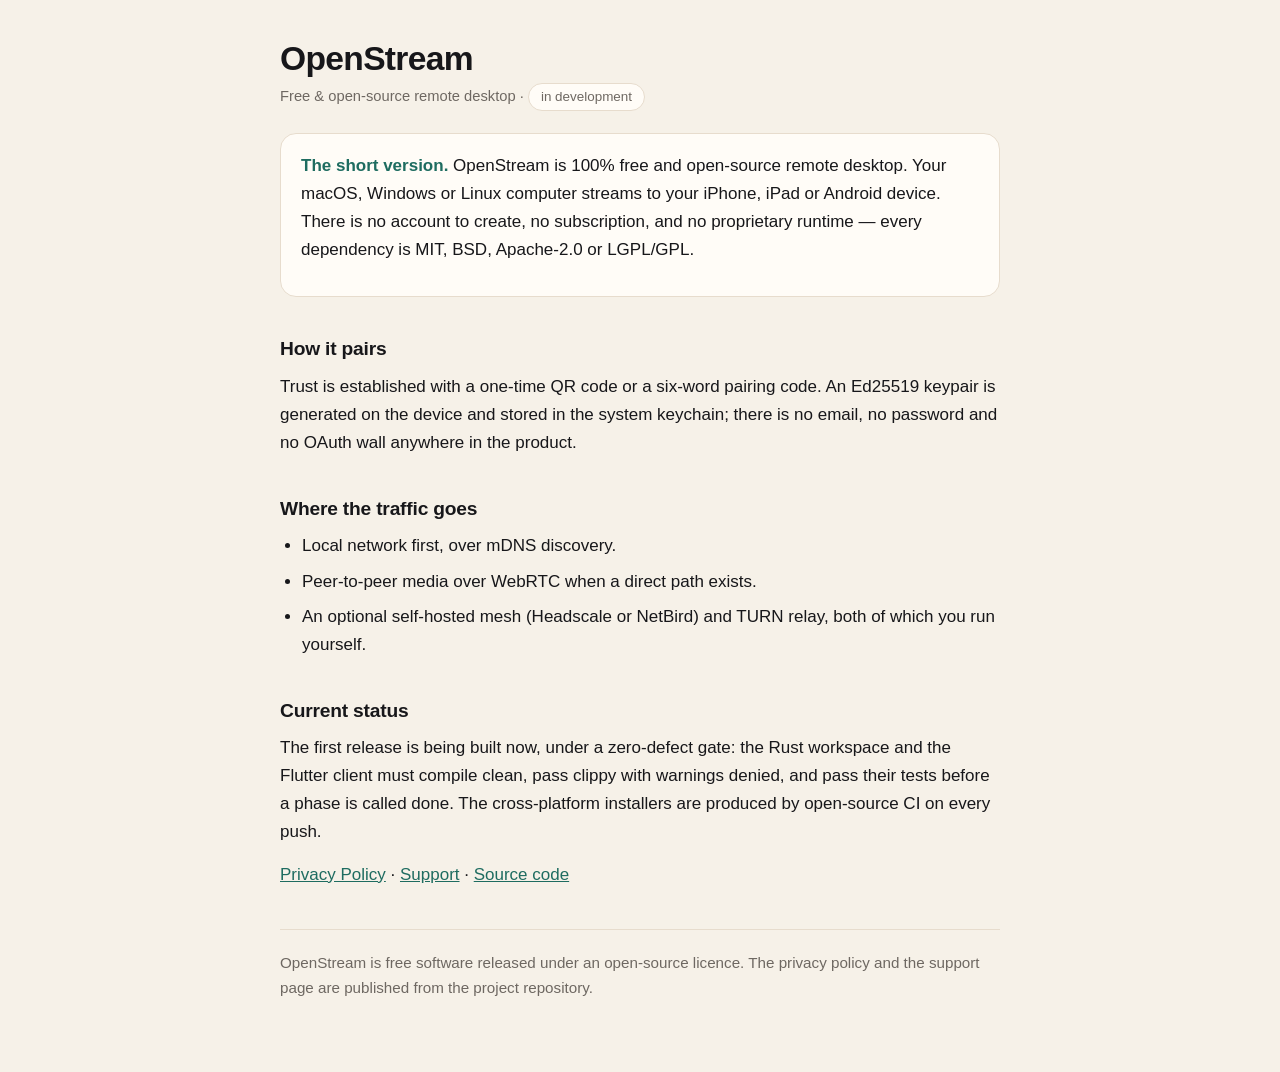
==== index.html @ 592bca04 "Publish the OpenStream public pages" ====
<!DOCTYPE html>
<html lang="en">
<head>
<meta charset="utf-8">
<meta name="viewport" content="width=device-width, initial-scale=1">
<title>OpenStream — open-source remote desktop</title>
<meta name="description" content="OpenStream public pages: privacy policy and support. OpenStream is 100% free and open-source remote desktop from macOS, Windows and Linux hosts to iOS, iPadOS and Android clients.">
<style>
  :root {
    --ink: #17171a;
    --muted: #6e6862;
    --cream: #f6f1e8;
    --paper: #fffcf7;
    --line: #e7dccd;
    --teal: #1e6c60;
    --lime: #4f7a22;
  }
  * { box-sizing: border-box; }
  body {
    margin: 0;
    padding: 40px 20px 72px;
    background: var(--cream);
    color: var(--ink);
    font: 17px/1.65 -apple-system, BlinkMacSystemFont, "Segoe UI", Roboto, Helvetica, Arial, sans-serif;
  }
  main { max-width: 720px; margin: 0 auto; }
  h1 { font-size: 2.1rem; line-height: 1.15; margin: 0 0 4px; letter-spacing: -.02em; }
  h2 { font-size: 1.2rem; margin: 36px 0 8px; letter-spacing: -.01em; }
  h3 { font-size: 1rem; margin: 20px 0 4px; }
  p { margin: 0 0 14px; }
  .updated { color: var(--muted); font-size: .92rem; margin-bottom: 8px; }
  .lede {
    background: var(--paper);
    border: 1px solid var(--line);
    border-radius: 16px;
    padding: 18px 20px;
    margin: 22px 0 8px;
  }
  .lede strong { color: var(--teal); }
  .app {
    background: var(--paper);
    border: 1px solid var(--line);
    border-radius: 16px;
    padding: 18px 20px;
    margin: 18px 0;
  }
  .app h3 { margin-top: 0; }
  .app p:last-child { margin-bottom: 0; }
  ul { margin: 0 0 14px; padding-left: 22px; }
  li { margin-bottom: 7px; }
  code { background: #efe7da; padding: 2px 6px; border-radius: 6px; font-size: .92em; }
  a { color: var(--teal); }
  .status {
    display: inline-block;
    border: 1px solid var(--line);
    border-radius: 999px;
    padding: 2px 12px;
    font-size: .84rem;
    color: var(--muted);
    background: var(--paper);
  }
  .tail {
    margin-top: 40px;
    padding-top: 20px;
    border-top: 1px solid var(--line);
    color: var(--muted);
    font-size: .95rem;
  }
</style>
</head>
<body>
<main>
  <h1>OpenStream</h1>
  <p class="updated">Free &amp; open-source remote desktop &middot; <span class="status">in development</span></p>

  <div class="lede">
    <p><strong>The short version.</strong> OpenStream is 100% free and open-source
    remote desktop. Your macOS, Windows or Linux computer streams to your iPhone,
    iPad or Android device. There is no account to create, no subscription, and
    no proprietary runtime &mdash; every dependency is MIT, BSD, Apache-2.0 or
    LGPL/GPL.</p>
  </div>

  <h2>How it pairs</h2>
  <p>Trust is established with a one-time QR code or a six-word pairing code.
  An Ed25519 keypair is generated on the device and stored in the system
  keychain; there is no email, no password and no OAuth wall anywhere in the
  product.</p>

  <h2>Where the traffic goes</h2>
  <ul>
    <li>Local network first, over mDNS discovery.</li>
    <li>Peer-to-peer media over WebRTC when a direct path exists.</li>
    <li>An optional self-hosted mesh (Headscale or NetBird) and TURN relay,
        both of which you run yourself.</li>
  </ul>

  <h2>Current status</h2>
  <p>The first release is being built now, under a zero-defect gate: the Rust
  workspace and the Flutter client must compile clean, pass clippy with
  warnings denied, and pass their tests before a phase is called done. The
  cross-platform installers are produced by open-source CI on every push.</p>

  <p><a href="privacy.html">Privacy Policy</a> &middot; <a href="support.html">Support</a> &middot;
  <a href="https://github.com/MHQurashi/openstream">Source code</a></p>

  <div class="tail">
    OpenStream is free software released under an open-source licence. The
    privacy policy and the support page are published from the project
    repository.
  </div>
</main>
</body>
</html>
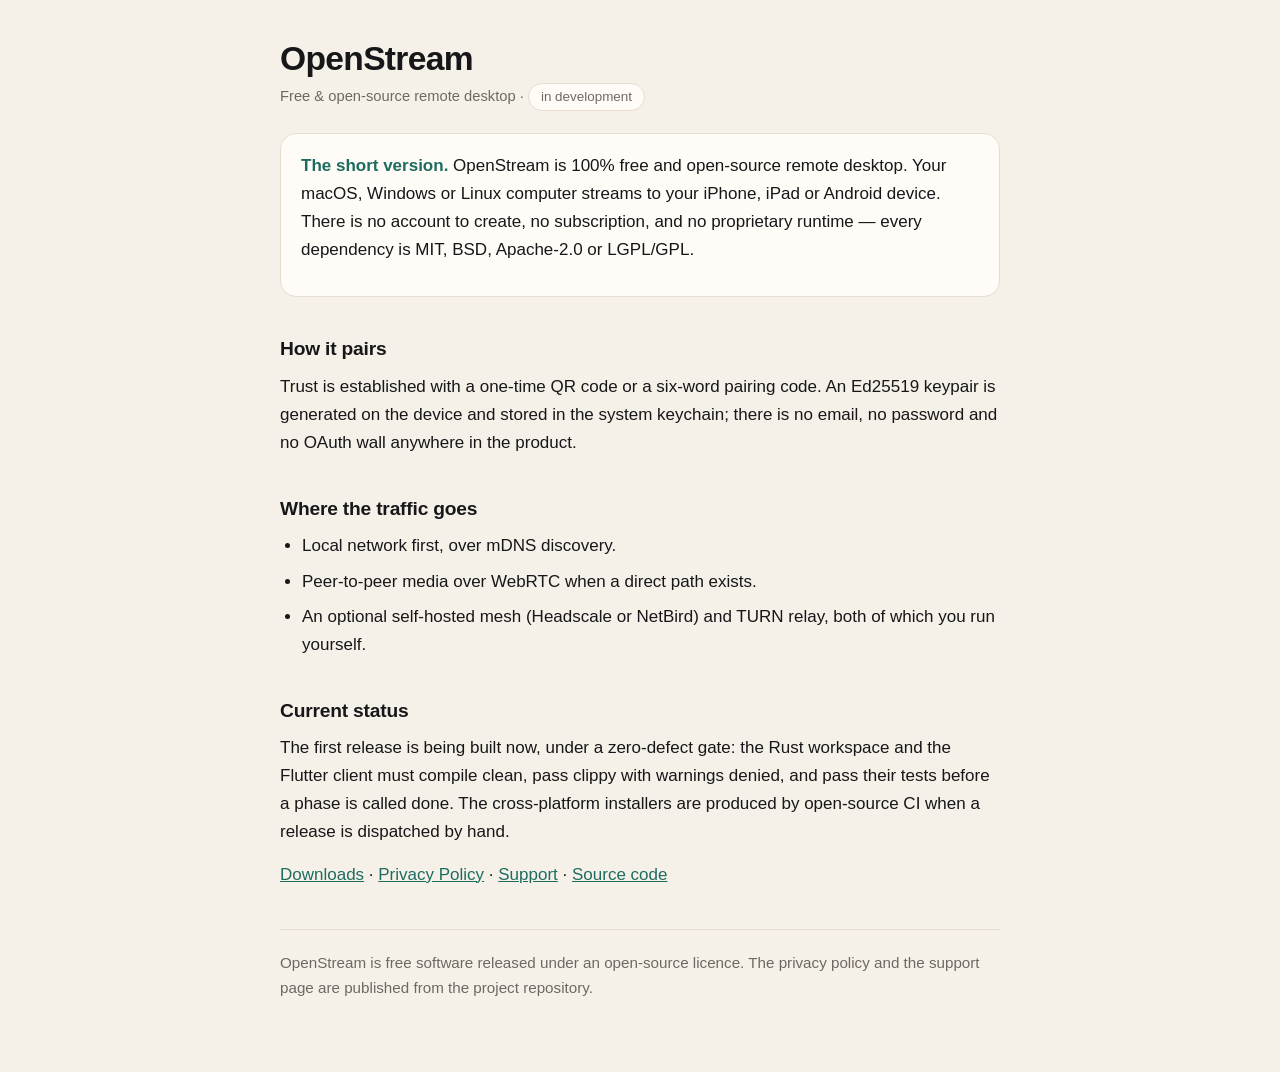
==== commit 424c3e5b: "Publish the OpenStream public pages" ====
--- a/index.html
+++ b/index.html
@@ -99,9 +99,10 @@
   <p>The first release is being built now, under a zero-defect gate: the Rust
   workspace and the Flutter client must compile clean, pass clippy with
   warnings denied, and pass their tests before a phase is called done. The
-  cross-platform installers are produced by open-source CI on every push.</p>
+  cross-platform installers are produced by open-source CI when a release is
+  dispatched by hand.</p>
 
-  <p><a href="privacy.html">Privacy Policy</a> &middot; <a href="support.html">Support</a> &middot;
+  <p><a href="downloads.html">Downloads</a> &middot; <a href="privacy.html">Privacy Policy</a> &middot; <a href="support.html">Support</a> &middot;
   <a href="https://github.com/MHQurashi/openstream">Source code</a></p>
 
   <div class="tail">
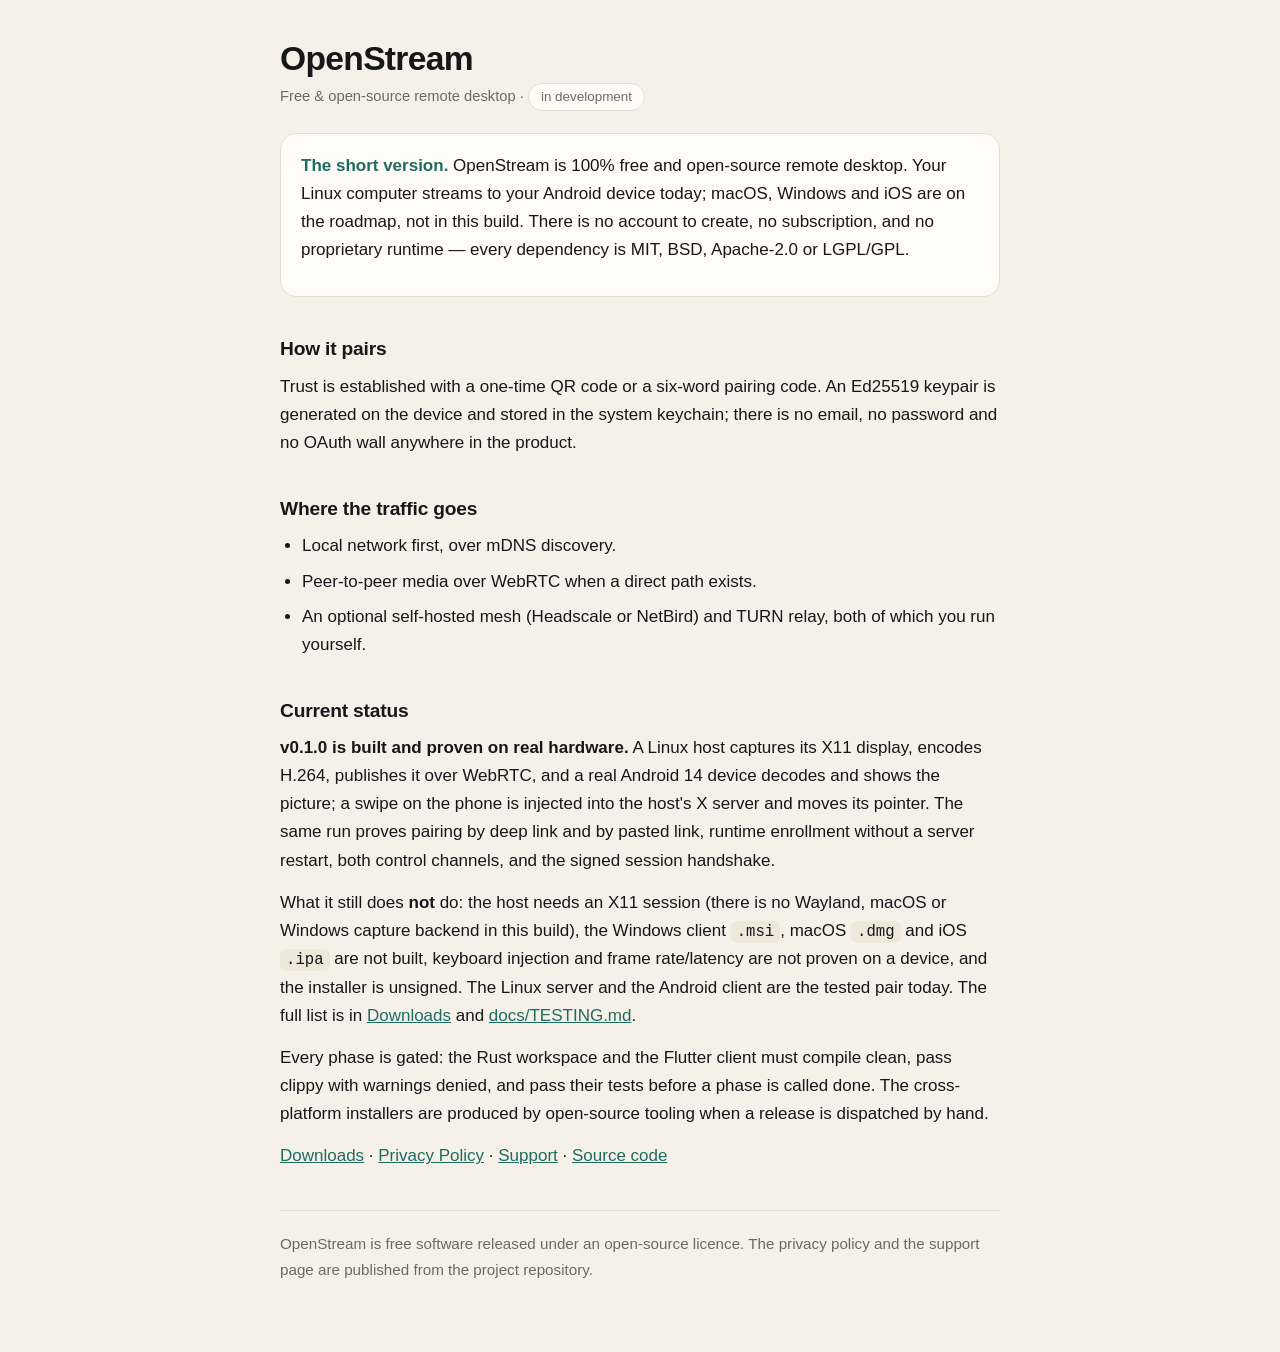
==== commit c2b49beb: "Publish the OpenStream public pages" ====
--- a/index.html
+++ b/index.html
@@ -75,10 +75,10 @@
 
   <div class="lede">
     <p><strong>The short version.</strong> OpenStream is 100% free and open-source
-    remote desktop. Your macOS, Windows or Linux computer streams to your iPhone,
-    iPad or Android device. There is no account to create, no subscription, and
-    no proprietary runtime &mdash; every dependency is MIT, BSD, Apache-2.0 or
-    LGPL/GPL.</p>
+    remote desktop. Your Linux computer streams to your Android device today;
+    macOS, Windows and iOS are on the roadmap, not in this build. There is no
+    account to create, no subscription, and no proprietary runtime &mdash; every
+    dependency is MIT, BSD, Apache-2.0 or LGPL/GPL.</p>
   </div>
 
   <h2>How it pairs</h2>
@@ -96,11 +96,26 @@
   </ul>
 
   <h2>Current status</h2>
-  <p>The first release is being built now, under a zero-defect gate: the Rust
-  workspace and the Flutter client must compile clean, pass clippy with
-  warnings denied, and pass their tests before a phase is called done. The
-  cross-platform installers are produced by open-source CI when a release is
-  dispatched by hand.</p>
+  <p><strong>v0.1.0 is built and proven on real hardware.</strong> A Linux host
+  captures its X11 display, encodes H.264, publishes it over WebRTC, and a real
+  Android 14 device decodes and shows the picture; a swipe on the phone is
+  injected into the host's X server and moves its pointer. The same run proves
+  pairing by deep link and by pasted link, runtime enrollment without a server
+  restart, both control channels, and the signed session handshake.</p>
+
+  <p>What it still does <strong>not</strong> do: the host needs an X11 session
+  (there is no Wayland, macOS or Windows capture backend in this build), the
+  Windows client <code>.msi</code>, macOS <code>.dmg</code> and iOS
+  <code>.ipa</code> are not built, keyboard injection and frame rate/latency are
+  not proven on a device, and the installer is unsigned. The Linux server and
+  the Android client are the tested pair today. The full list is in
+  <a href="downloads.html">Downloads</a> and
+  <a href="https://github.com/MHQurashi/openstream/blob/main/docs/TESTING.md">docs/TESTING.md</a>.</p>
+
+  <p>Every phase is gated: the Rust workspace and the Flutter client must compile
+  clean, pass clippy with warnings denied, and pass their tests before a phase is
+  called done. The cross-platform installers are produced by open-source tooling
+  when a release is dispatched by hand.</p>
 
   <p><a href="downloads.html">Downloads</a> &middot; <a href="privacy.html">Privacy Policy</a> &middot; <a href="support.html">Support</a> &middot;
   <a href="https://github.com/MHQurashi/openstream">Source code</a></p>
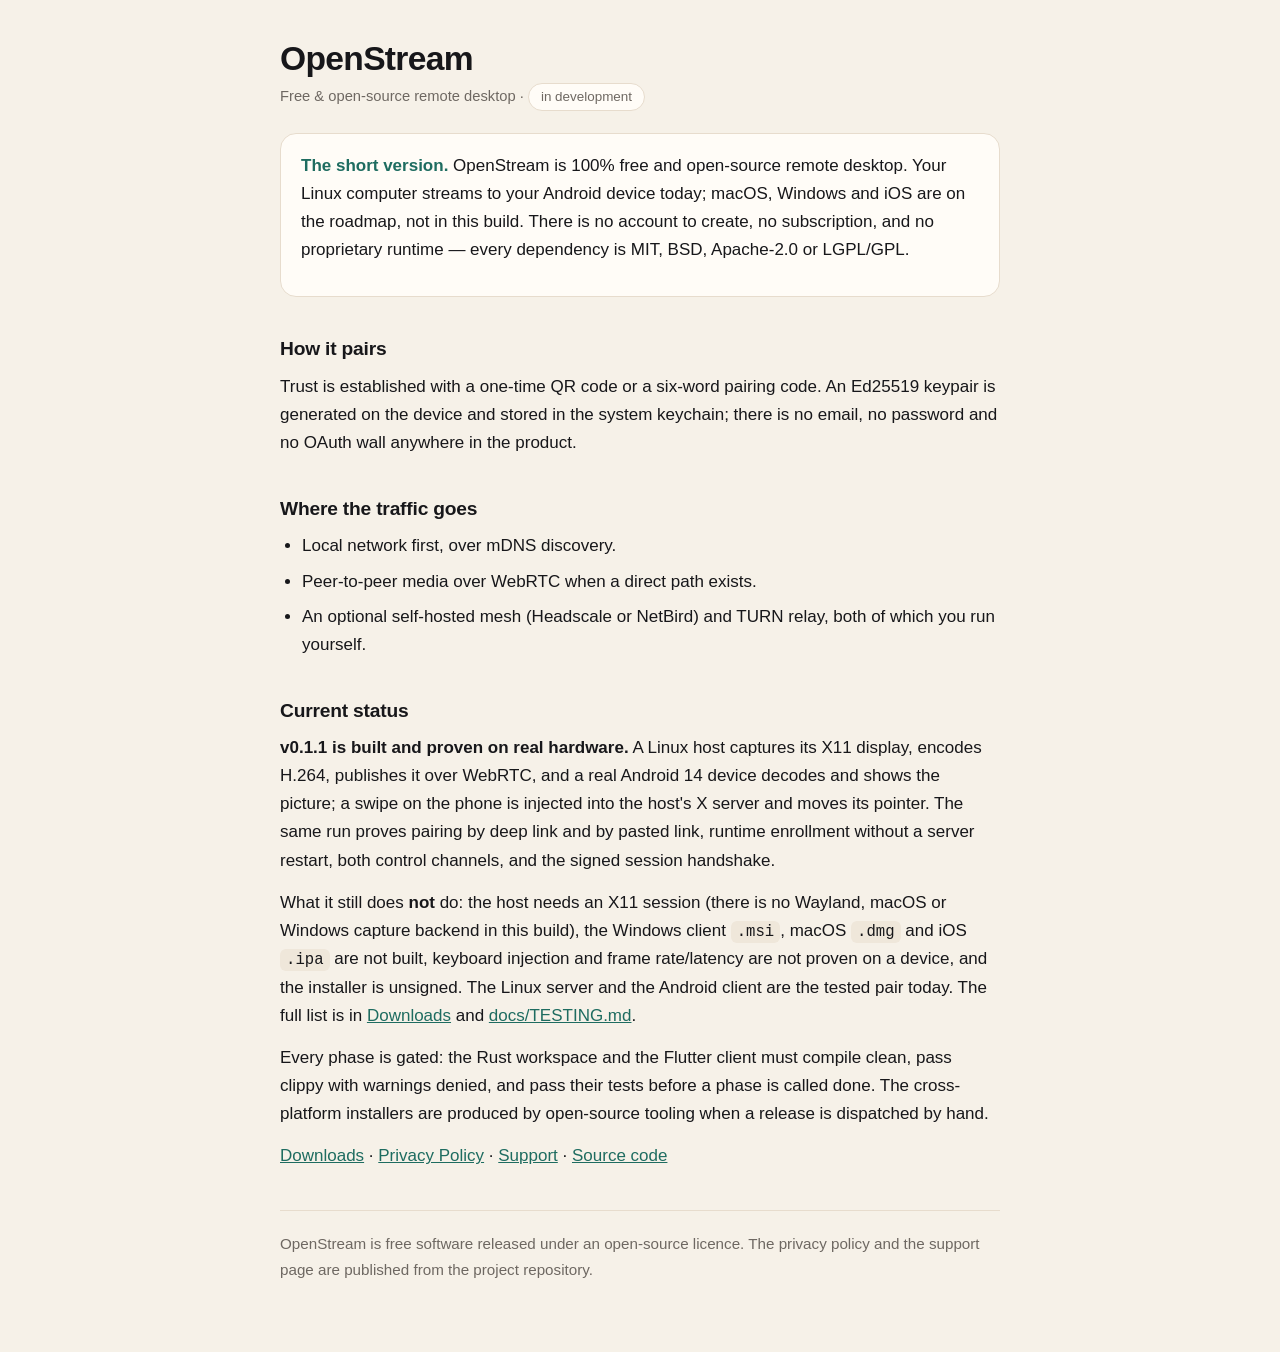
==== commit 907de0f2: "Publish the OpenStream public pages" ====
--- a/index.html
+++ b/index.html
@@ -96,7 +96,7 @@
   </ul>
 
   <h2>Current status</h2>
-  <p><strong>v0.1.0 is built and proven on real hardware.</strong> A Linux host
+  <p><strong>v0.1.1 is built and proven on real hardware.</strong> A Linux host
   captures its X11 display, encodes H.264, publishes it over WebRTC, and a real
   Android 14 device decodes and shows the picture; a swipe on the phone is
   injected into the host's X server and moves its pointer. The same run proves
